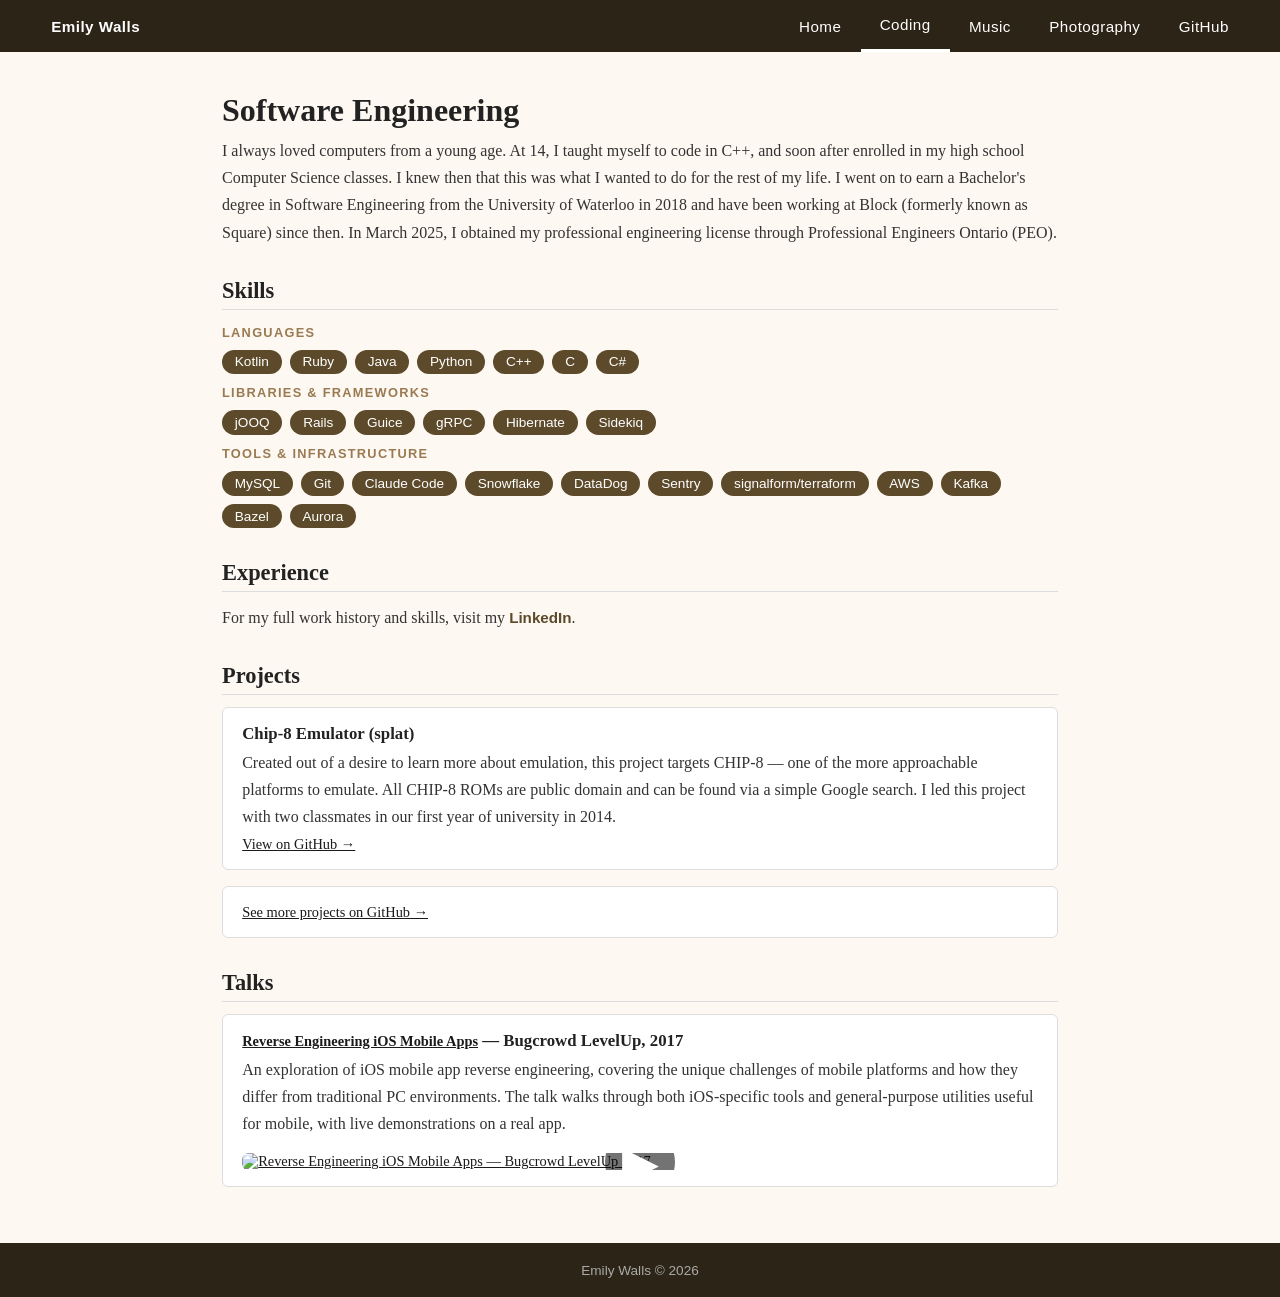
==== engineering.html @ f9a6291b "Update website to actually have content" ====
<!doctype html>
<html lang="en">
<head>
  <meta charset="UTF-8"/>
  <meta name="viewport" content="width=device-width, initial-scale=1.0"/>
  <meta name="robots" content="noindex, nofollow"/>
  <title>Software Engineering — Emily Walls</title>
  <link type="text/css" rel="stylesheet" href="style.css"/>
</head>
<body>

<nav>
  <ul>
    <li class="site-title"><a href="index.html">Emily Walls</a></li>
    <li><a href="index.html">Home</a></li>
    <li><a href="engineering.html" class="active">Coding</a></li>
    <li><a href="music.html">Music</a></li>
    <li><a href="photography.html">Photography</a></li>
    <li><a href="https://github.com/e23walls" target="_blank">GitHub</a></li>
  </ul>
</nav>

<main>
  <h1>Software Engineering</h1>
  <p>I always loved computers from a young age. At 14, I taught myself to code in C++, and soon after enrolled in my high school Computer Science classes. I knew then that this was what I wanted to do for the rest of my life. I went on to earn a Bachelor's degree in Software Engineering from the University of Waterloo in 2018 and have been working at Block (formerly known as Square) since then. In March 2025, I obtained my professional engineering license through Professional Engineers Ontario (PEO).</p>

  <h2>Skills</h2>
  <p class="skills-category-label">Languages</p>
  <div class="skills-list">
    <span class="skill-tag">Kotlin</span>
    <span class="skill-tag">Ruby</span>
    <span class="skill-tag">Java</span>
    <span class="skill-tag">Python</span>
    <span class="skill-tag">C++</span>
    <span class="skill-tag">C</span>
    <span class="skill-tag">C#</span>
  </div>
  <p class="skills-category-label">Libraries &amp; Frameworks</p>
  <div class="skills-list">
    <span class="skill-tag">jOOQ</span>
    <span class="skill-tag">Rails</span>
    <span class="skill-tag">Guice</span>
    <span class="skill-tag">gRPC</span>
    <span class="skill-tag">Hibernate</span>
    <span class="skill-tag">Sidekiq</span>
  </div>
  <p class="skills-category-label">Tools &amp; Infrastructure</p>
  <div class="skills-list">
    <span class="skill-tag">MySQL</span>
    <span class="skill-tag">Git</span>
    <span class="skill-tag">Claude Code</span>
    <span class="skill-tag">Snowflake</span>
    <span class="skill-tag">DataDog</span>
    <span class="skill-tag">Sentry</span>
    <span class="skill-tag">signalform/terraform</span>
    <span class="skill-tag">AWS</span>
    <span class="skill-tag">Kafka</span>
    <span class="skill-tag">Bazel</span>
    <span class="skill-tag">Aurora</span>
  </div>

  <h2>Experience</h2>
  <p>For my full work history and skills, visit my <a href="https://www.linkedin.com/in/emilywalls23" target="_blank" class="external-link">LinkedIn</a>.</p>

  <h2>Projects</h2>
  <ul class="project-list">
    <li>
      <h3>Chip-8 Emulator (splat)</h3>
      <p>Created out of a desire to learn more about emulation, this project targets CHIP-8 — one of the more approachable platforms to emulate. All CHIP-8 ROMs are public domain and can be found via a simple Google search. I led this project with two classmates in our first year of university in 2014.</p>
      <a href="https://github.com/e23walls/splat" target="_blank">View on GitHub &rarr;</a>
    </li>
    <li>
      <a href="https://github.com/e23walls" target="_blank">See more projects on GitHub &rarr;</a>
    </li>
  </ul>

  <h2>Talks</h2>
  <ul class="project-list">
    <li>
      <h3><a href="https://www.youtube.com/watch?v=ONTvixnUVPw&list=PLIK9nm3mu-S5InvR-myOS7hnae8w4EPFV&index=13" target="_blank">Reverse Engineering iOS Mobile Apps</a> — Bugcrowd LevelUp, 2017</h3>
      <p>An exploration of iOS mobile app reverse engineering, covering the unique challenges of mobile platforms and how they differ from traditional PC environments. The talk walks through both iOS-specific tools and general-purpose utilities useful for mobile, with live demonstrations on a real app.</p>
      <a href="https://www.youtube.com/watch?v=ONTvixnUVPw&list=PLIK9nm3mu-S5InvR-myOS7hnae8w4EPFV&index=13" target="_blank" class="video-thumbnail">
        <img src="https://img.youtube.com/vi/ONTvixnUVPw/hqdefault.jpg" alt="Reverse Engineering iOS Mobile Apps — Bugcrowd LevelUp 2017"/>
        <span class="video-play">&#9654;</span>
      </a>
    </li>
  </ul>

</main>

<footer>
  Emily Walls &copy; 2026
</footer>

</body>
</html>
---- style.css ----
/* ===== Reset & Base ===== */
* {
  box-sizing: border-box;
  margin: 0;
  padding: 0;
}

body {
  font-family: Georgia, 'Times New Roman', serif;
  color: #222;
  background-color: #fdf8f2;
  min-height: 100vh;
  display: flex;
  flex-direction: column;
}

/* ===== Navigation ===== */
nav {
  background-color: #2c2416;
  padding: 0;
  position: sticky;
  top: 0;
  z-index: 100;
}

nav ul {
  list-style: none;
  display: flex;
  align-items: center;
  padding: 0 2rem;
  gap: 0;
}

nav ul li.site-title {
  margin-right: auto;
  font-size: 1.1rem;
  font-weight: bold;
}

nav ul li a {
  display: block;
  padding: 1rem 1.2rem;
  color: #fff;
  text-decoration: none;
  font-family: Arial, Helvetica, sans-serif;
  font-size: 0.95rem;
  letter-spacing: 0.03em;
  transition: background-color 0.2s;
}

nav ul li a:hover {
  background-color: #4a3a28;
}

nav ul li a.active {
  border-bottom: 3px solid #fff;
}

/* ===== Main Content ===== */
main {
  flex: 1;
  padding: 2.5rem 2rem;
  max-width: 900px;
  width: 100%;
  margin: 0 auto;
}

/* ===== Hero (home page) ===== */
.hero {
  padding: 4rem 1rem;
}

.hero-intro {
  display: flex;
  align-items: center;
  gap: 4rem;
  margin-bottom: 4.5rem;
}

.hero-photo {
  width: 180px;
  height: 180px;
  border-radius: 50%;
  object-fit: cover;
  object-position: center;
  transform: scale(1.30);
  flex-shrink: 0;
}

.hero-text h1 {
  font-size: 2.8rem;
  margin-bottom: 0.5rem;
}

.hero-text p {
  font-size: 1.1rem;
  color: #555;
  margin-bottom: 0;
}

.card-group {
  margin-bottom: 2rem;
}

.card-group-label {
  font-family: Arial, Helvetica, sans-serif;
  font-size: 0.8rem;
  font-weight: bold;
  letter-spacing: 0.12em;
  text-transform: uppercase;
  color: #9a7a52;
  margin-bottom: 1rem;
}

.section-cards {
  display: flex;
  gap: 1.5rem;
  justify-content: center;
  flex-wrap: wrap;
}

.card {
  background: #fff;
  border: 1px solid #ddd;
  border-radius: 8px;
  padding: 2rem 1.5rem;
  width: 220px;
  text-align: center;
  text-decoration: none;
  color: #222;
  transition: box-shadow 0.2s, transform 0.2s;
}

.card:hover {
  box-shadow: 0 4px 16px rgba(0,0,0,0.12);
  transform: translateY(-3px);
}

.card .card-icon {
  font-size: 2.5rem;
  margin-bottom: 0.75rem;
}

.card h2 {
  font-size: 1.1rem;
  margin: 0;
  border-bottom: none;
  padding-bottom: 0;
}

.card p {
  font-size: 0.9rem;
  color: #666;
}

/* ===== Social links ===== */
.social-links {
  display: flex;
  justify-content: center;
  gap: 1.5rem;
  margin-top: 2rem;
}

.social-link {
  color: #5c4a2a;
  font-size: 2rem;
  text-decoration: none;
  transition: color 0.2s, transform 0.2s;
}

.social-link:hover {
  color: #2c2416;
  transform: translateY(-3px);
}

/* ===== Home overview snippet ===== */
.home-overview {
  text-align: center;
  margin: 2.5rem auto 0;
  max-width: 560px;
  padding-top: 2rem;
  border-top: 1px solid #e0d5c5;
}

.home-overview p {
  color: #555;
  font-size: 1rem;
  margin-bottom: 0.75rem;
}

.overview-link {
  color: #5c4a2a;
  font-family: Arial, Helvetica, sans-serif;
  font-size: 0.95rem;
  text-decoration: none;
  font-weight: bold;
  letter-spacing: 0.02em;
}

.overview-link:hover {
  text-decoration: underline;
}

.external-link {
  color: #5c4a2a;
  font-family: Arial, Helvetica, sans-serif;
  font-size: 0.95rem;
  font-weight: bold;
  text-decoration: none;
}

.external-link:hover {
  text-decoration: underline;
}

/* ===== Section headings ===== */
h1 {
  font-size: 2rem;
  margin-bottom: 0.5rem;
}

h2 {
  font-size: 1.4rem;
  margin: 2rem 0 0.75rem;
  border-bottom: 1px solid #ddd;
  padding-bottom: 0.3rem;
}

p {
  font-size: 1rem;
  line-height: 1.7;
  color: #333;
  margin-bottom: 1rem;
}

/* ===== Engineering page ===== */
.skills-category-label {
  font-family: Arial, Helvetica, sans-serif;
  font-size: 0.8rem;
  font-weight: bold;
  letter-spacing: 0.1em;
  text-transform: uppercase;
  color: #9a7a52;
  margin-top: 0.5rem;
  margin-bottom: 0.4rem;
}

.skills-list {
  display: flex;
  flex-wrap: wrap;
  gap: 0.5rem;
  margin-bottom: 0.25rem;
}

.skill-tag {
  background: #5c4a2a;
  color: #fff;
  padding: 0.3rem 0.8rem;
  border-radius: 20px;
  font-size: 0.85rem;
  font-family: Arial, Helvetica, sans-serif;
}

.project-list {
  list-style: none;
}

.project-list li {
  background: #fff;
  border: 1px solid #ddd;
  border-radius: 6px;
  padding: 1rem 1.2rem;
  margin-bottom: 1rem;
}

.project-list li h3 {
  font-size: 1.05rem;
  margin-bottom: 0.3rem;
}

.project-list li p {
  margin-bottom: 0.3rem;
}

.project-list li a {
  color: #1a1a1a;
  font-size: 0.9rem;
}

.video-thumbnail {
  display: block;
  position: relative;
  margin-top: 1rem;
  border-radius: 6px;
  overflow: hidden;
  width: 100%;
}

.video-thumbnail img {
  width: 100%;
  display: block;
  border-radius: 6px;
}

.video-play {
  position: absolute;
  top: 50%;
  left: 50%;
  transform: translate(-50%, -50%);
  font-size: 3rem;
  color: #fff;
  background: rgba(0,0,0,0.55);
  border-radius: 50%;
  width: 70px;
  height: 70px;
  display: flex;
  align-items: center;
  justify-content: center;
  pointer-events: none;
}

/* ===== Photography page ===== */
.photo-grid {
  display: grid;
  grid-template-columns: repeat(auto-fill, minmax(330px, 1fr));
  gap: 1rem;
  margin-top: 1rem;
}

.photo-full {
  margin: 0 auto;
  text-align: center;
}

.photo-full img {
  max-width: 100%;
  max-height: 80vh;
  border-radius: 6px;
  object-fit: contain;
}

.photo-full figcaption {
  font-family: Arial, Helvetica, sans-serif;
  font-size: 0.95rem;
  color: #555;
  margin-top: 0.75rem;
  margin-bottom: 1.5rem;
}

.copyright-notice {
  font-family: Arial, Helvetica, sans-serif;
  font-size: 0.85rem;
  color: #9a7a52;
  margin-bottom: 1rem;
}

.photo-grid figure {
  margin: 0;
}

.photo-grid figcaption {
  font-family: Arial, Helvetica, sans-serif;
  font-size: 0.75rem;
  color: #888;
  margin-top: 0.3rem;
  text-align: right;
}

.photo-grid img {
  width: 100%;
  aspect-ratio: 4/3;
  object-fit: cover;
  border-radius: 6px;
}

.photo-placeholder {
  background: #ddd;
  aspect-ratio: 4/3;
  border-radius: 6px;
  display: flex;
  align-items: center;
  justify-content: center;
  color: #888;
  font-size: 0.85rem;
  font-family: Arial, Helvetica, sans-serif;
}

/* ===== Footer ===== */
footer {
  background-color: #2c2416;
  color: #aaa;
  text-align: center;
  padding: 1.2rem;
  font-family: Arial, Helvetica, sans-serif;
  font-size: 0.85rem;
}
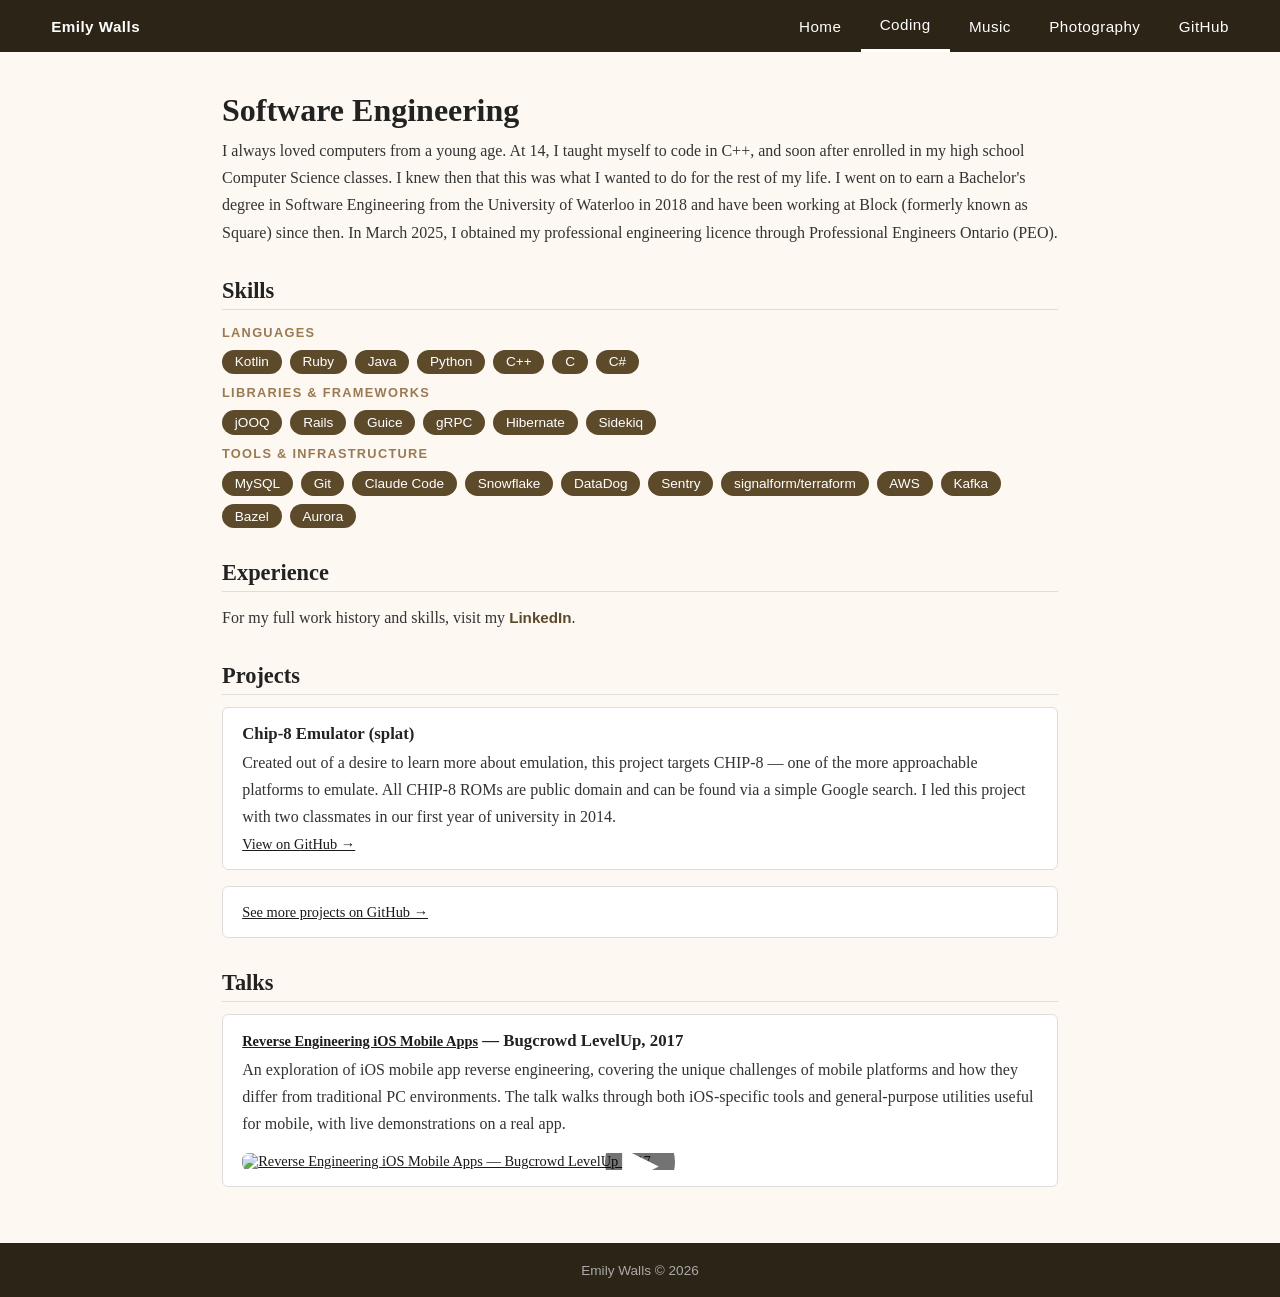
==== commit cd6d3ab6: "Fix spelling" ====
--- a/engineering.html
+++ b/engineering.html
@@ -22,7 +22,7 @@
 
 <main>
   <h1>Software Engineering</h1>
-  <p>I always loved computers from a young age. At 14, I taught myself to code in C++, and soon after enrolled in my high school Computer Science classes. I knew then that this was what I wanted to do for the rest of my life. I went on to earn a Bachelor's degree in Software Engineering from the University of Waterloo in 2018 and have been working at Block (formerly known as Square) since then. In March 2025, I obtained my professional engineering license through Professional Engineers Ontario (PEO).</p>
+  <p>I always loved computers from a young age. At 14, I taught myself to code in C++, and soon after enrolled in my high school Computer Science classes. I knew then that this was what I wanted to do for the rest of my life. I went on to earn a Bachelor's degree in Software Engineering from the University of Waterloo in 2018 and have been working at Block (formerly known as Square) since then. In March 2025, I obtained my professional engineering licence through Professional Engineers Ontario (PEO).</p>
 
   <h2>Skills</h2>
   <p class="skills-category-label">Languages</p>
